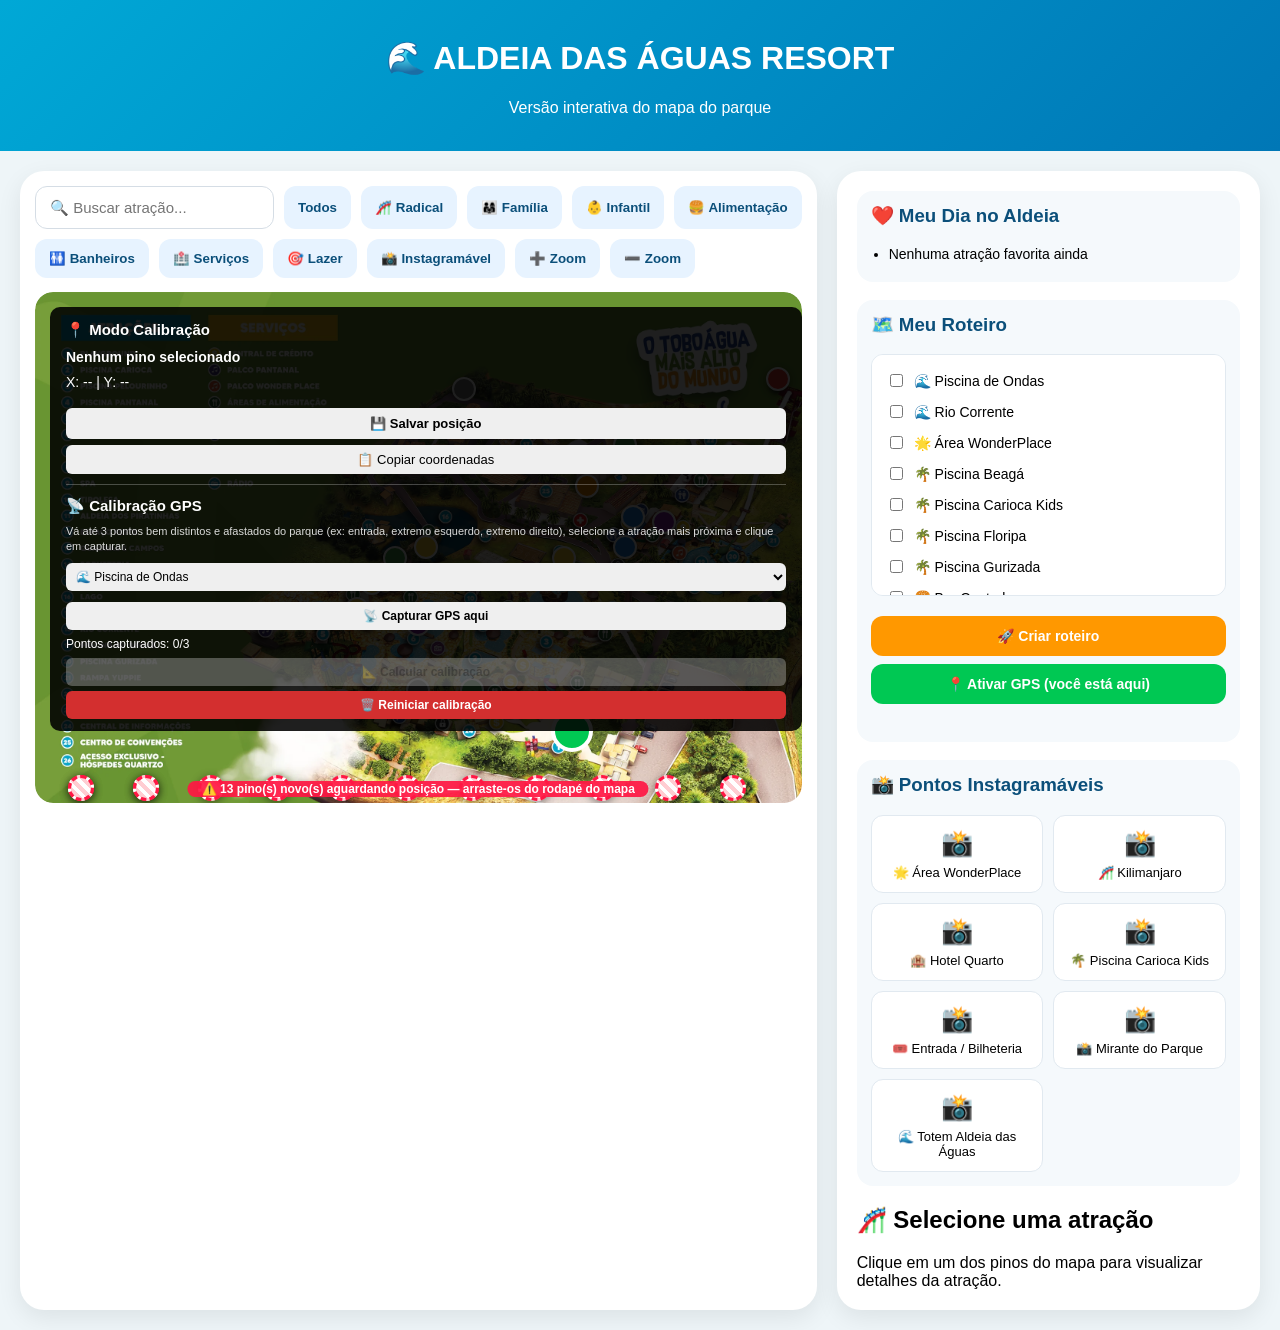
==== index.html @ bf229223 "Add files via upload" ====
<!DOCTYPE html>
<html lang="pt-BR">
<head>
  <meta charset="UTF-8">
  <meta name="viewport" content="width=device-width, initial-scale=1.0">
  <title>Aldeia Guide - Next Level</title>

  <link rel="stylesheet" href="style.css">

</head>
<body>

  <header>
    <h1>🌊 ALDEIA DAS ÁGUAS RESORT</h1>
    <p>Versão interativa do mapa do parque</p>
  </header>

  <div class="container">

    <div class="mapa-area">

      <div class="toolbar">
        <input type="text" id="busca" placeholder="🔍 Buscar atração...">

        <button onclick="filtrar('todos')">Todos</button>
        <button onclick="filtrar('radical')">🎢 Radical</button>
        <button onclick="filtrar('familia')">👨‍👩‍👧 Família</button>
        <button onclick="filtrar('infantil')">👶 Infantil</button>
        <button onclick="filtrar('alimentacao')">🍔 Alimentação</button>
        <button onclick="filtrar('banheiro')">🚻 Banheiros</button>
        <button onclick="filtrar('servico')">🏥 Serviços</button>
        <button onclick="filtrar('lazer')">🎯 Lazer</button>
        <button onclick="filtrar('instagram')">📸 Instagramável</button>

        <button onclick="zoomIn()">➕ Zoom</button>
        <button onclick="zoomOut()">➖ Zoom</button>
      </div>

      <div class="mapa-wrapper" id="mapaWrapper">

        <div class="mapa-canvas" id="mapaCanvas">

          <picture>
            <source srcset="./mapa.webp" type="image/webp">
            <img src="./mapa.png" alt="Mapa do Aldeia das Águas">
          </picture>

          <!-- MODO CALIBRAÇÃO (deixe visível durante o ajuste dos pinos; -->
          <!-- oculte com display:none no CSS quando terminar de calibrar) -->
          <div id="calibracao">
            <strong>📍 Modo Calibração</strong>

            <div id="atracaoSelecionada">
              Nenhum pino selecionado
            </div>

            <div id="coordenadas">
              X: -- | Y: --
            </div>

            <button id="salvarCoordenadas">
              💾 Salvar posição
            </button>

            <button id="copiarCoordenadas">
              📋 Copiar coordenadas
            </button>

            <hr>

            <strong>📡 Calibração GPS</strong>
            <p class="calib-gps-ajuda">
              Vá até 3 pontos bem distintos e afastados do parque (ex: entrada,
              extremo esquerdo, extremo direito), selecione a atração mais
              próxima e clique em capturar.
            </p>

            <select id="selectAtracaoGps"></select>

            <button id="capturarGps">
              📡 Capturar GPS aqui
            </button>

            <div id="statusCalibracaoGps">Pontos capturados: 0/3</div>

            <button id="calcularCalibracaoGps" disabled>
              📐 Calcular calibração
            </button>

            <button id="resetarCalibracaoGps">
              🗑️ Reiniciar calibração
            </button>
          </div>

          <!-- VOCÊ ESTÁ AQUI -->
          <div class="voce-aqui" id="voceAqui" style="top:86%; left:70%;"></div>

          <!-- CAMADA DA ROTA (viewBox 0 0 100 100 = mesma escala % dos pinos) -->
          <svg class="rota-svg" id="rotaSvg" viewBox="0 0 100 100" preserveAspectRatio="none">
          </svg>

          <!-- Todos os pinos agora nascem dinamicamente a partir de atracoes.json (ver script.js) -->

        </div>
      </div>

    </div>

    <div class="painel">
      <div class="favoritos-box">
        <h3>❤️ Meu Dia no Aldeia</h3>
        <ul id="listaFavoritos">
          <li>Nenhuma atração favorita ainda</li>
        </ul>
      </div>

      <div class="roteiro-box">
        <h3>🗺️ Meu Roteiro</h3>

        <div id="listaRoteiroAtracoes" class="lista-checkbox">
          <!-- checkboxes gerados via JS a partir de atracoes.json -->
        </div>

        <button id="btnCriarRoteiro" class="btn-roteiro">
          🚀 Criar roteiro
        </button>

        <button id="btnAtivarGps" class="btn-gps">
          📍 Ativar GPS (você está aqui)
        </button>

        <div id="statusGps" class="status-gps"></div>

        <div id="passosRoteiro"></div>
      </div>

      <div class="instagram-box">
        <h3>📸 Pontos Instagramáveis</h3>
        <div id="galeriaInstagram" class="galeria-instagram">
          <!-- gerado via JS a partir de atracoes.json -->
        </div>
      </div>

      <h2 id="titulo">🎢 Selecione uma atração</h2>

      <div id="conteudo">
        Clique em um dos pinos do mapa para visualizar detalhes da atração.
      </div>

      <div id="status"></div>

    </div>

  </div>

  <!-- MODAL: compositor de foto + moldura -->
  <div id="modalMoldura" class="modal-moldura oculto">
    <div class="modal-conteudo">
      <button id="fecharModalMoldura" class="fechar-modal">✕</button>
      <h3 id="modalMolduraTitulo">📸 Ponto Instagramável</h3>

      <div class="canvas-wrapper">
        <canvas id="canvasMoldura"></canvas>
      </div>

      <p class="modal-ajuda" id="modalAjuda">
        Escolha ou tire uma foto para encaixar na moldura:
      </p>

      <input type="file" id="inputFotoMoldura" accept="image/*" capture="environment">

      <div class="modal-botoes">
        <button id="btnBaixarFotoMoldura" disabled>⬇️ Baixar foto com moldura</button>
        <button id="btnBaixarSoMoldura">⬇️ Baixar só a moldura (PNG)</button>
      </div>
    </div>
  </div>

  <script src="./script.js"></script>

</body>
</html>
---- style.css ----
body{
  margin:0;
  font-family:Arial,sans-serif;
  background:#eef5f8;
}

header{
  background:linear-gradient(135deg,#00a8d6,#0077b6);
  color:white;
  padding:18px;
  text-align:center;
}

.container{
  display:flex;
  flex-wrap:wrap;
  gap:20px;
  padding:20px;
}

.mapa-area{
  flex:2;
  min-width:320px;
  background:white;
  border-radius:24px;
  padding:15px;
  box-shadow:0 8px 24px rgba(0,0,0,.08);
  overflow:hidden;
}

.toolbar{
  display:flex;
  flex-wrap:wrap;
  gap:10px;
  margin-bottom:14px;
}

.toolbar input{
  flex:1;
  min-width:180px;
  padding:12px 14px;
  border-radius:12px;
  border:1px solid #d5dde5;
  font-size:15px;
}

.toolbar button{
  border:none;
  border-radius:12px;
  padding:12px 14px;
  cursor:pointer;
  font-weight:bold;
  background:#e7f3ff;
  color:#0b4f7a;
}

.mapa-wrapper{
  position:relative;
  width:100%;
  border-radius:18px;
  overflow:auto;
  background:transparent;
  max-height:80vh;
  line-height:0;
}

.mapa-canvas{
  position:relative;
  width:100%;
  line-height:0; /* remove espaço fantasma abaixo da imagem */
  transform-origin:0 0;
}

.mapa-canvas img{
  width:100%;
  height:auto;
  display:block;
  border-radius:18px;
  position:relative;
  z-index:1;
}

.pin{
  position:absolute;
  width:20px;
  height:20px;
  border-radius:50%;
  cursor:pointer;
  border:2px solid #ffffff;
  box-shadow:0 2px 8px rgba(0,0,0,.45);
  transform:translate(-50%,-50%);
  animation:pulse 2s infinite;
  z-index:99999;
  pointer-events:all;
  background:#1e88e5; /* cor padrão; sobrescrita por categoria abaixo */
}

/* cores por categoria (aplicadas via classe adicionada no JS) */
.pin.radical{background:#e53935;}
.pin.familia{background:#1e88e5;}
.pin.infantil{background:#8e24aa;}
.pin.alimentacao{background:#fb8c00;}
.pin.banheiro{background:#43a047;}
.pin.servico{background:#757575;}
.pin.lazer{background:#fdd835;}

.lista-parque{
  margin-top:24px;
  background:#f5f9fc;
  border-radius:16px;
  padding:16px;
}

.lista-parque h3{
  margin-top:0;
  color:#0b4f7a;
}

.lista-parque h4{
  margin-bottom:8px;
  color:#0077b6;
}

.lista-parque ul{
  list-style:none;
  padding-left:0;
  margin-top:0;
}

.lista-parque li{
  padding:8px 10px;
  border-radius:10px;
  cursor:pointer;
  transition:.2s;
}

.lista-parque li:hover{
  background:#e3f2fd;
}

.wonderplace-pin{
  position:absolute;
  width:32px;
  height:32px;
  border-radius:50%;
  background:linear-gradient(135deg,#8e24aa,#d81b60);
  border:3px solid white;
  box-shadow:0 0 12px rgba(142,36,170,.7);
  transform:translate(-50%,-50%);
  z-index:99999;
}

.wonderplace-pin::after{
  content:"W";
  color:white;
  font-weight:bold;
  font-size:14px;
  position:absolute;
  top:50%;
  left:50%;
  transform:translate(-50%,-50%);
}

/* =========================
   PAINEL
========================= */

.painel{
  flex:1;
  min-width:280px;
  background:white;
  border-radius:24px;
  padding:20px;
  box-shadow:0 8px 24px rgba(0,0,0,.08);
}

.status{
  display:inline-block;
  padding:8px 14px;
  border-radius:999px;
  background:#e8f5e9;
  color:#2e7d32;
  font-weight:bold;
  margin-top:12px;
}

/* =========================
   CARD DE INFOS (espera, zona, adrenalina, infantil)
========================= */

.info-grid{
  display:grid;
  grid-template-columns:1fr 1fr;
  gap:10px;
  margin-top:14px;
}

.info-card{
  background:#f5f9fc;
  border-radius:12px;
  padding:10px 12px;
  font-size:14px;
}

.foto-atracao{
  width:100%;
  border-radius:16px;
  margin-top:12px;
  display:block;
}

/* =========================
   FAVORITOS
========================= */

.favoritos-box{
  background:#f5f9fc;
  border-radius:16px;
  padding:14px;
  margin-bottom:18px;
}

.favoritos-box h3{
  margin-top:0;
  color:#0b4f7a;
}

.favoritos-box ul{
  padding-left:18px;
  margin:0;
}

.favoritos-box li{
  margin-bottom:6px;
  font-size:14px;
}

.btn-favorito{
  background:#ff4081;
  color:white;
  border:none;
  border-radius:12px;
  padding:12px 16px;
  cursor:pointer;
  font-weight:bold;
  margin-top:16px;
  width:100%;
}

.btn-favorito:hover{
  background:#e91e63;
}

.btn-favorito.btn-instagram{
  background:linear-gradient(135deg,#833ab4,#fd1d1d,#fcb045);
  margin-top:8px;
}

.btn-favorito.btn-instagram:hover{
  filter:brightness(1.08);
}

/* =========================
   VOCÊ ESTÁ AQUI
========================= */

.voce-aqui{
  position:absolute;
  width:34px;
  height:34px;
  border-radius:50%;
  background:#00c853;
  border:4px solid white;
  z-index:100000;
  transform:translate(-50%,-50%);
  animation:vocePulse 1.5s infinite;
}

@keyframes vocePulse{
  0%{transform:translate(-50%,-50%) scale(1);opacity:1;}
  50%{transform:translate(-50%,-50%) scale(1.2);opacity:.7;}
  100%{transform:translate(-50%,-50%) scale(1);opacity:1;}
}

/* =========================
   ANIMAÇÃO DOS PINOS
========================= */

@keyframes pulse{
  0%{box-shadow:0 0 0 0 rgba(0,0,0,.35);}
  70%{box-shadow:0 0 0 12px rgba(0,0,0,0);}
  100%{box-shadow:0 0 0 0 rgba(0,0,0,0);}
}

.rota-svg{
  position:absolute;
  top:0;
  left:0;
  width:100%;
  height:100%;
  pointer-events:none;
  z-index:10;
}

.rota-path{
  stroke:#ff9800;
  stroke-width:6;
  fill:none;
  stroke-linecap:round;
  stroke-linejoin:round;
}

#calibracao {
  position: absolute;
  top: 15px;
  left: 15px;
  z-index: 100001;
  background: rgba(0, 0, 0, 0.88);
  color: white;
  padding: 12px 16px;
  border-radius: 10px;
  font-family: Arial, sans-serif;
  font-size: 14px;
  line-height: 1.4;
  min-width: 190px;
  pointer-events: auto;
}

#calibracao strong {
  display: block;
  margin-bottom: 8px;
  font-size: 15px;
}

#atracaoSelecionada {
  margin-bottom: 6px;
  font-weight: bold;
}

#coordenadas {
  font-size: 14px;
  margin-bottom: 10px;
}

#copiarCoordenadas {
  border: none;
  border-radius: 6px;
  padding: 7px 10px;
  cursor: pointer;
  font-size: 13px;
  width: 100%;
  margin-top: 6px;
}

#salvarCoordenadas {
  width: 100%;
  border: none;
  border-radius: 6px;
  padding: 8px;
  margin-top: 5px;
  cursor: pointer;
  font-size: 13px;
  font-weight: bold;
}

/* =========================
   ROTA NO MAPA (SVG)
========================= */

.rota-path{
  vector-effect: non-scaling-stroke; /* mantém a espessura da linha mesmo com o viewBox esticado */
}

.rota-ponto{
  vector-effect: non-scaling-stroke;
}

.rota-numero{
  font-size: 5px;
  font-weight: bold;
  fill: white;
  text-anchor: middle;
  dominant-baseline: central;
}

/* =========================
   ROTEIRO / GPS (painel lateral)
========================= */

.roteiro-box{
  background:#f5f9fc;
  border-radius:16px;
  padding:14px;
  margin-bottom:18px;
}

.roteiro-box h3{
  margin-top:0;
  color:#0b4f7a;
}

.lista-checkbox{
  max-height:220px;
  overflow-y:auto;
  background:white;
  border-radius:12px;
  padding:10px 12px;
  margin-bottom:12px;
  border:1px solid #e1e9f0;
}

.lista-checkbox label{
  display:flex;
  align-items:center;
  gap:8px;
  padding:6px 2px;
  font-size:14px;
  cursor:pointer;
}

.lista-checkbox label:hover{
  background:#f0f7fc;
  border-radius:8px;
}

.btn-roteiro, .btn-gps{
  width:100%;
  border:none;
  border-radius:12px;
  padding:12px 14px;
  cursor:pointer;
  font-weight:bold;
  margin-top:8px;
  font-size:14px;
}

.btn-roteiro{
  background:#ff9800;
  color:white;
}

.btn-roteiro:hover{
  background:#f57c00;
}

.btn-gps{
  background:#00c853;
  color:white;
}

.btn-gps.ativo{
  background:#d32f2f;
}

.btn-gps:hover{
  filter:brightness(0.95);
}

.status-gps{
  font-size:13px;
  margin-top:8px;
  color:#555;
  min-height:16px;
}

.passo-roteiro{
  display:flex;
  align-items:center;
  gap:10px;
  padding:10px;
  border-radius:12px;
  background:white;
  margin-top:8px;
  border:1px solid #e1e9f0;
  font-size:14px;
}

.passo-roteiro.atual{
  border-color:#ff9800;
  background:#fff8ee;
  font-weight:bold;
}

.passo-roteiro.concluido{
  opacity:.5;
  text-decoration:line-through;
}

.passo-numero{
  width:26px;
  height:26px;
  min-width:26px;
  border-radius:50%;
  background:#0077b6;
  color:white;
  display:flex;
  align-items:center;
  justify-content:center;
  font-weight:bold;
  font-size:13px;
}

.passo-roteiro.concluido .passo-numero{
  background:#43a047;
}

/* =========================
   SUB-PAINEL DE CALIBRAÇÃO GPS
========================= */

#calibracao hr{
  border:none;
  border-top:1px solid rgba(255,255,255,.25);
  margin:10px 0;
}

.calib-gps-ajuda{
  font-size:11px;
  opacity:.85;
  margin:4px 0 8px;
}

#selectAtracaoGps{
  width:100%;
  padding:6px;
  border-radius:6px;
  border:none;
  margin-bottom:6px;
  font-size:12px;
}

#capturarGps, #calcularCalibracaoGps, #resetarCalibracaoGps{
  width:100%;
  border:none;
  border-radius:6px;
  padding:7px;
  margin-top:5px;
  cursor:pointer;
  font-size:12px;
  font-weight:bold;
}

#resetarCalibracaoGps{
  background:#d32f2f;
  color:white;
}

#statusCalibracaoGps{
  font-size:12px;
  margin-top:6px;
}

/* =========================
   PINOS NOVOS (aguardando calibração)
========================= */

.pin.pin-novo{
  border: 3px dashed #ff1744;
  background: repeating-linear-gradient(
    45deg,
    #ffffff,
    #ffffff 4px,
    #ffcdd2 4px,
    #ffcdd2 8px
  );
  animation: pulseNovo 1.2s infinite;
  z-index: 100002;
}

@keyframes pulseNovo{
  0%{box-shadow:0 0 0 0 rgba(255,23,68,.6);}
  70%{box-shadow:0 0 0 10px rgba(255,23,68,0);}
  100%{box-shadow:0 0 0 0 rgba(255,23,68,0);}
}

.aviso-pinos-novos{
  position:absolute;
  bottom:6px;
  left:50%;
  transform:translateX(-50%);
  background:rgba(255,23,68,.92);
  color:white;
  padding:8px 14px;
  border-radius:999px;
  font-size:12px;
  font-weight:bold;
  z-index:100003;
  white-space:nowrap;
}

/* =========================
   GALERIA DE PONTOS INSTAGRAMÁVEIS
========================= */

.instagram-box{
  background:#f5f9fc;
  border-radius:16px;
  padding:14px;
  margin-bottom:18px;
}

.instagram-box h3{
  margin-top:0;
  color:#0b4f7a;
}

.galeria-instagram{
  display:grid;
  grid-template-columns:1fr 1fr;
  gap:10px;
}

.item-instagram{
  background:white;
  border-radius:12px;
  padding:12px 10px;
  text-align:center;
  cursor:pointer;
  border:1px solid #e1e9f0;
  font-size:13px;
  transition:.15s;
}

.item-instagram:hover{
  border-color:#ff9800;
  transform:translateY(-2px);
}

.item-instagram .emoji-instagram{
  font-size:26px;
  display:block;
  margin-bottom:6px;
}

/* =========================
   MODAL COMPOSITOR DE FOTO + MOLDURA
========================= */

.modal-moldura{
  position:fixed;
  inset:0;
  background:rgba(0,0,0,.75);
  display:flex;
  align-items:center;
  justify-content:center;
  z-index:999999;
  padding:16px;
}

.modal-moldura.oculto{
  display:none;
}

.modal-conteudo{
  background:white;
  border-radius:20px;
  padding:20px;
  max-width:420px;
  width:100%;
  max-height:92vh;
  overflow-y:auto;
  position:relative;
}

.fechar-modal{
  position:absolute;
  top:14px;
  right:14px;
  border:none;
  background:#eee;
  width:32px;
  height:32px;
  border-radius:50%;
  cursor:pointer;
  font-size:16px;
}

.canvas-wrapper{
  width:100%;
  background:#222;
  border-radius:12px;
  overflow:hidden;
  margin:12px 0;
  display:flex;
  align-items:center;
  justify-content:center;
}

#canvasMoldura{
  width:100%;
  height:auto;
  display:block;
}

.modal-ajuda{
  font-size:13px;
  color:#555;
  margin:8px 0;
}

#inputFotoMoldura{
  width:100%;
  margin-bottom:10px;
}

.modal-botoes{
  display:flex;
  flex-direction:column;
  gap:8px;
}

.modal-botoes button{
  border:none;
  border-radius:12px;
  padding:12px;
  font-weight:bold;
  cursor:pointer;
  background:#0077b6;
  color:white;
}

.modal-botoes button:disabled{
  background:#ccc;
  cursor:not-allowed;
}

#btnBaixarSoMoldura{
  background:#455a64;
}

/* =========================
   AVALIAÇÕES (ESTRELAS + COMENTÁRIOS)
========================= */

.avaliacoes-box{
  background:#f5f9fc;
  border-radius:16px;
  padding:16px;
  margin-top:18px;
}

.avaliacoes-box h4{
  margin-top:0;
  margin-bottom:10px;
  color:#0b4f7a;
}

.carregando-avaliacoes{
  font-size:13px;
  color:#888;
}

.aviso-avaliacoes-config{
  background:#fff3cd;
  color:#7a5c00;
  padding:8px 10px;
  border-radius:8px;
  font-size:12px;
  margin-bottom:10px;
}

/* média com estrelas empilhadas (fundo cinza + camada dourada por cima, cortada por width%) */
.media-avaliacao{
  display:flex;
  align-items:center;
  gap:10px;
  margin-bottom:16px;
}

.estrelas-media{
  position:relative;
  font-size:22px;
  line-height:1;
  white-space:nowrap;
}

.estrelas-fundo{
  color:#dcdfe3;
}

.estrelas-preenchidas{
  position:absolute;
  top:0;
  left:0;
  overflow:hidden;
  color:#ffb400;
  white-space:nowrap;
}

.media-avaliacao span{
  font-size:13px;
  color:#555;
}

/* formulário de avaliação */
.form-avaliacao{
  background:white;
  border-radius:12px;
  padding:12px;
  margin-bottom:14px;
  border:1px solid #e1e9f0;
}

.form-avaliacao p{
  margin:0 0 8px;
  font-size:13px;
  font-weight:bold;
  color:#333;
}

.estrelas-input{
  font-size:30px;
  line-height:1;
  margin-bottom:10px;
}

.estrela-clicavel{
  color:#dcdfe3;
  cursor:pointer;
  transition:.1s;
  padding-right:2px;
}

.estrela-clicavel:hover,
.estrela-clicavel.selecionada{
  color:#ffb400;
}

.input-nome-avaliacao,
.input-comentario-avaliacao{
  width:100%;
  box-sizing:border-box;
  border:1px solid #d5dde5;
  border-radius:8px;
  padding:8px 10px;
  font-size:13px;
  margin-bottom:8px;
  font-family:inherit;
}

.input-comentario-avaliacao{
  min-height:60px;
  resize:vertical;
}

.btn-enviar-avaliacao{
  width:100%;
  border:none;
  border-radius:10px;
  padding:10px;
  background:#0077b6;
  color:white;
  font-weight:bold;
  cursor:pointer;
}

.btn-enviar-avaliacao:hover{
  background:#005f8f;
}

.status-envio-avaliacao{
  font-size:12px;
  margin-top:6px;
  color:#555;
  min-height:14px;
}

/* lista de comentários */
.lista-comentarios{
  display:flex;
  flex-direction:column;
  gap:8px;
}

.sem-comentarios{
  font-size:13px;
  color:#888;
  font-style:italic;
}

.comentario-item{
  background:white;
  border-radius:10px;
  padding:10px 12px;
  border:1px solid #e1e9f0;
}

.comentario-cabecalho{
  display:flex;
  justify-content:space-between;
  align-items:center;
  margin-bottom:4px;
}

.comentario-cabecalho strong{
  font-size:13px;
  color:#0b4f7a;
}

.comentario-estrelas{
  color:#ffb400;
  font-size:13px;
}

.comentario-item p{
  margin:0;
  font-size:13px;
  color:#444;
  line-height:1.4;
}

/* =========================
   RESPONSIVO (celular)
========================= */

@media (max-width: 720px){
  .container{
    flex-direction:column;
    padding:12px;
  }
  .toolbar button{
    padding:10px 12px;
    font-size:13px;
  }
  #calibracao{
    font-size:12px;
    min-width:150px;
  }
}
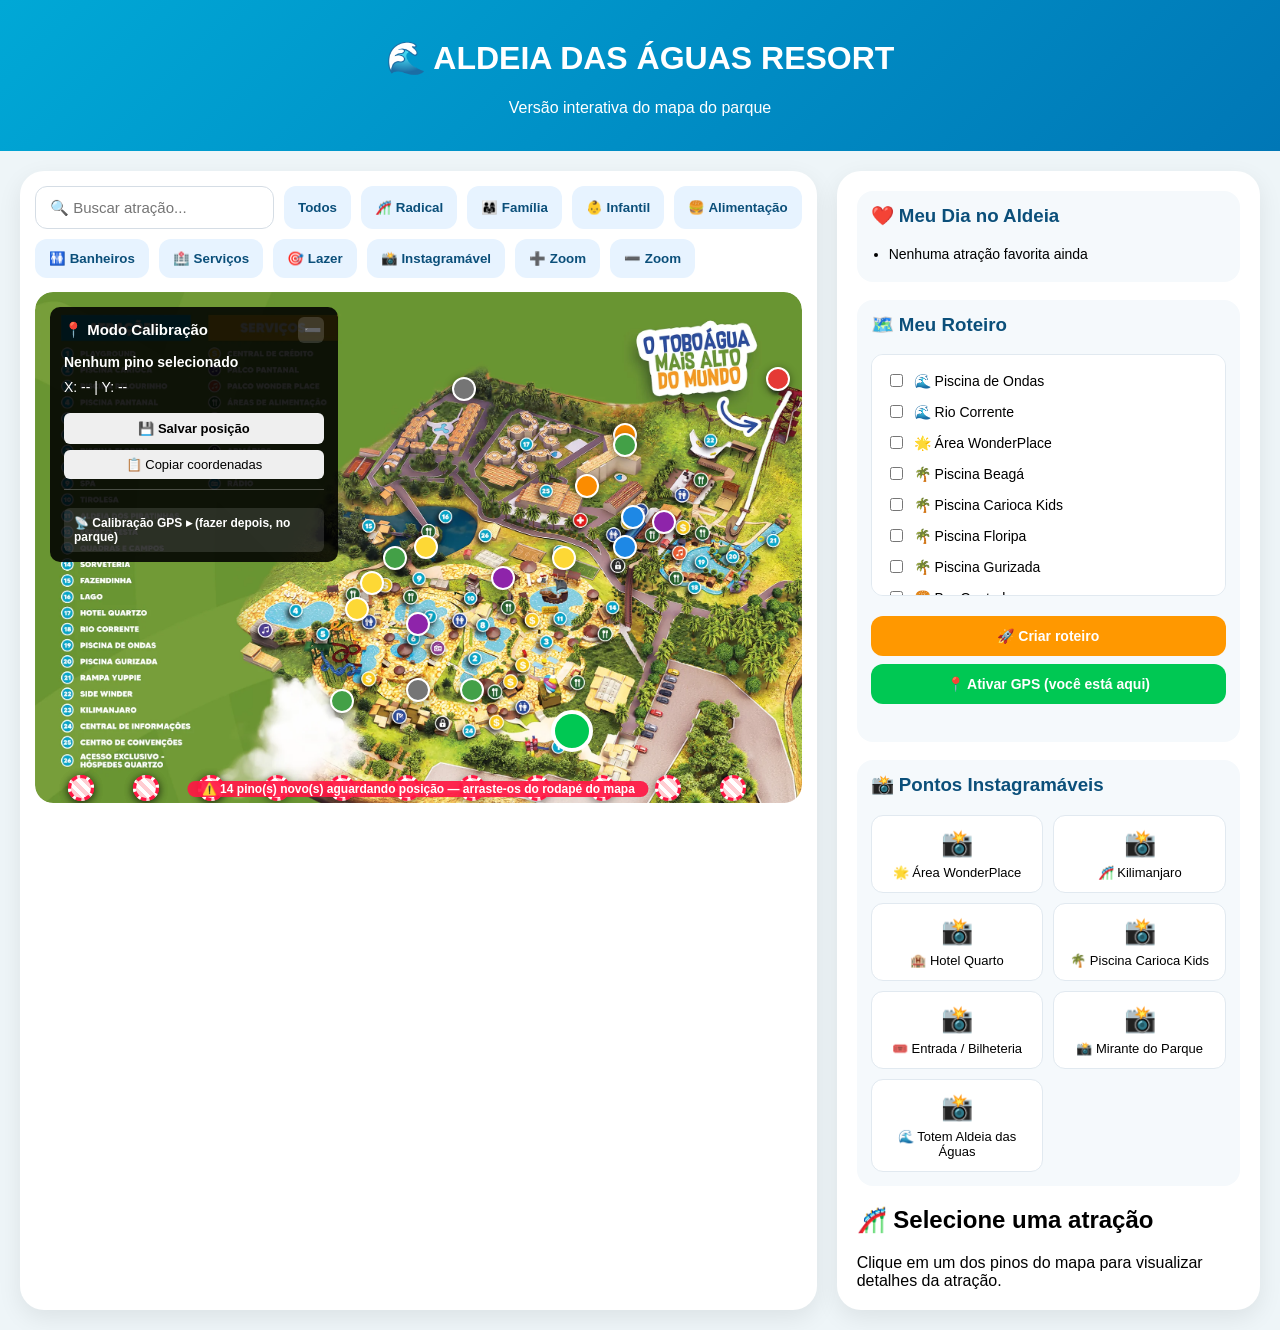
==== commit dd76702d: "Add files via upload" ====
--- a/index.html
+++ b/index.html
@@ -45,51 +45,64 @@
             <img src="./mapa.png" alt="Mapa do Aldeia das Águas">
           </picture>
 
-          <!-- MODO CALIBRAÇÃO (deixe visível durante o ajuste dos pinos; -->
-          <!-- oculte com display:none no CSS quando terminar de calibrar) -->
+          <!-- MODO CALIBRAÇÃO -->
           <div id="calibracao">
-            <strong>📍 Modo Calibração</strong>
-
-            <div id="atracaoSelecionada">
-              Nenhum pino selecionado
+            <div class="calibracao-cabecalho">
+              <strong>📍 Modo Calibração</strong>
+              <button id="minimizarCalibracao" class="btn-minimizar" title="Minimizar / expandir">➖</button>
             </div>
 
-            <div id="coordenadas">
-              X: -- | Y: --
+            <div id="calibracaoCorpo">
+
+              <div id="atracaoSelecionada">
+                Nenhum pino selecionado
+              </div>
+
+              <div id="coordenadas">
+                X: -- | Y: --
+              </div>
+
+              <button id="salvarCoordenadas">
+                💾 Salvar posição
+              </button>
+
+              <button id="copiarCoordenadas">
+                📋 Copiar coordenadas
+              </button>
+
+              <hr>
+
+              <button id="toggleGps" class="btn-toggle-gps">
+                📡 Calibração GPS ▸ (fazer depois, no parque)
+              </button>
+
+              <div id="gpsConteudo" class="oculto">
+                <p class="calib-gps-ajuda">
+                  Recomendado: use os 3 pontos com ⭐ no menu abaixo
+                  (Entrada/Bilheteria, Kilimanjaro e Tobogã Brazuca) — são
+                  extremidades bem afastadas do parque, o que deixa a
+                  calibração mais precisa. Eles precisam estar com a posição
+                  já calibrada no mapa antes (senão aparecem desabilitados).
+                </p>
+
+                <select id="selectAtracaoGps"></select>
+
+                <button id="capturarGps">
+                  📡 Capturar GPS aqui
+                </button>
+
+                <div id="statusCalibracaoGps">Pontos capturados: 0/3</div>
+
+                <button id="calcularCalibracaoGps" disabled>
+                  📐 Calcular calibração
+                </button>
+
+                <button id="resetarCalibracaoGps">
+                  🗑️ Reiniciar calibração
+                </button>
+              </div>
+
             </div>
-
-            <button id="salvarCoordenadas">
-              💾 Salvar posição
-            </button>
-
-            <button id="copiarCoordenadas">
-              📋 Copiar coordenadas
-            </button>
-
-            <hr>
-
-            <strong>📡 Calibração GPS</strong>
-            <p class="calib-gps-ajuda">
-              Vá até 3 pontos bem distintos e afastados do parque (ex: entrada,
-              extremo esquerdo, extremo direito), selecione a atração mais
-              próxima e clique em capturar.
-            </p>
-
-            <select id="selectAtracaoGps"></select>
-
-            <button id="capturarGps">
-              📡 Capturar GPS aqui
-            </button>
-
-            <div id="statusCalibracaoGps">Pontos capturados: 0/3</div>
-
-            <button id="calcularCalibracaoGps" disabled>
-              📐 Calcular calibração
-            </button>
-
-            <button id="resetarCalibracaoGps">
-              🗑️ Reiniciar calibração
-            </button>
           </div>
 
           <!-- VOCÊ ESTÁ AQUI -->
--- a/style.css
+++ b/style.css
@@ -317,18 +317,80 @@
   z-index: 100001;
   background: rgba(0, 0, 0, 0.88);
   color: white;
-  padding: 12px 16px;
+  padding: 10px 14px;
   border-radius: 10px;
   font-family: Arial, sans-serif;
   font-size: 14px;
   line-height: 1.4;
   min-width: 190px;
+  max-width: 260px;
   pointer-events: auto;
+}
+
+.calibracao-cabecalho{
+  display:flex;
+  align-items:center;
+  justify-content:space-between;
+  gap:10px;
+}
+
+.calibracao-cabecalho strong{
+  font-size: 15px;
+}
+
+.btn-minimizar{
+  border:none;
+  background:rgba(255,255,255,.15);
+  color:white;
+  width:26px;
+  height:26px;
+  min-width:26px;
+  border-radius:6px;
+  cursor:pointer;
+  font-size:14px;
+  line-height:1;
+}
+
+.btn-minimizar:hover{
+  background:rgba(255,255,255,.28);
+}
+
+#calibracaoCorpo{
+  margin-top:10px;
+}
+
+#calibracaoCorpo.colapsado{
+  display:none;
+}
+
+.btn-toggle-gps{
+  width:100%;
+  text-align:left;
+  border:none;
+  border-radius:6px;
+  padding:8px 10px;
+  margin-top:8px;
+  cursor:pointer;
+  font-size:12px;
+  font-weight:bold;
+  background:rgba(255,255,255,.12);
+  color:white;
+}
+
+.btn-toggle-gps:hover{
+  background:rgba(255,255,255,.22);
+}
+
+#gpsConteudo{
+  margin-top:8px;
+}
+
+#gpsConteudo.oculto{
+  display:none;
 }
 
 #calibracao strong {
   display: block;
-  margin-bottom: 8px;
   font-size: 15px;
 }
 
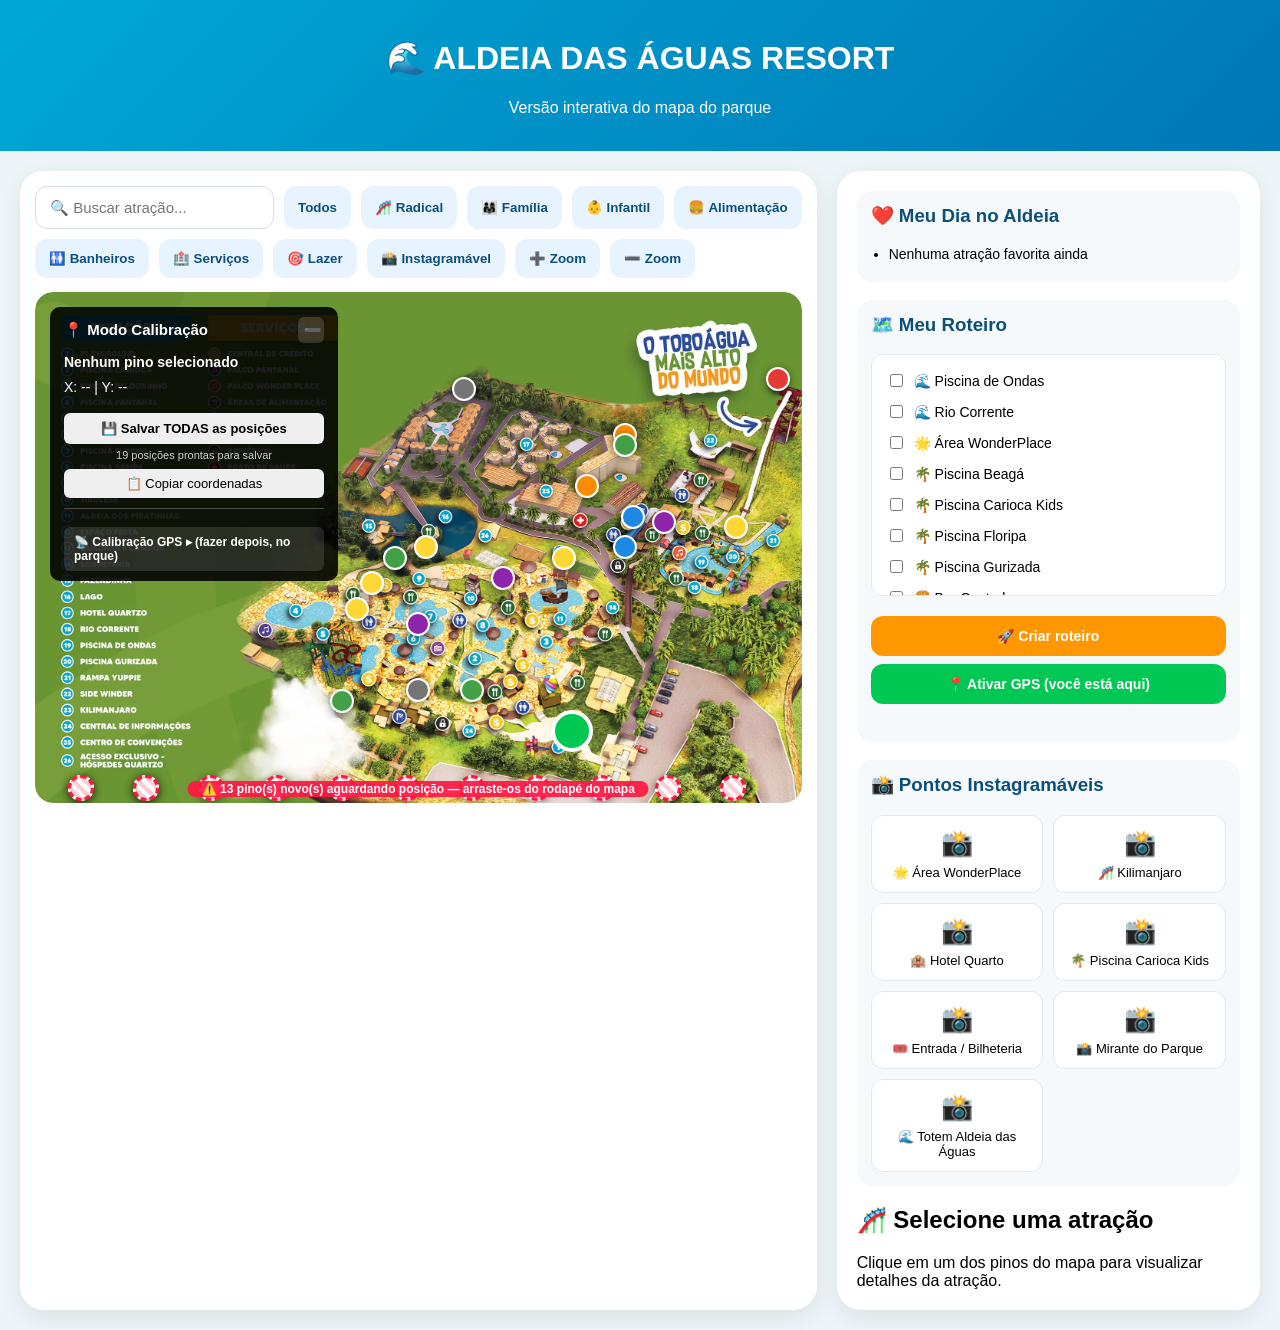
==== commit 26e73d18: "Add files via upload" ====
--- a/index.html
+++ b/index.html
@@ -63,8 +63,10 @@
               </div>
 
               <button id="salvarCoordenadas">
-                💾 Salvar posição
+                💾 Salvar TODAS as posições
               </button>
+
+              <div id="contadorPendentes" class="contador-pendentes">0 posições prontas para salvar</div>
 
               <button id="copiarCoordenadas">
                 📋 Copiar coordenadas
--- a/style.css
+++ b/style.css
@@ -425,6 +425,13 @@
   font-weight: bold;
 }
 
+.contador-pendentes{
+  font-size: 11px;
+  opacity: .8;
+  margin-top: 4px;
+  text-align: center;
+}
+
 /* =========================
    ROTA NO MAPA (SVG)
 ========================= */
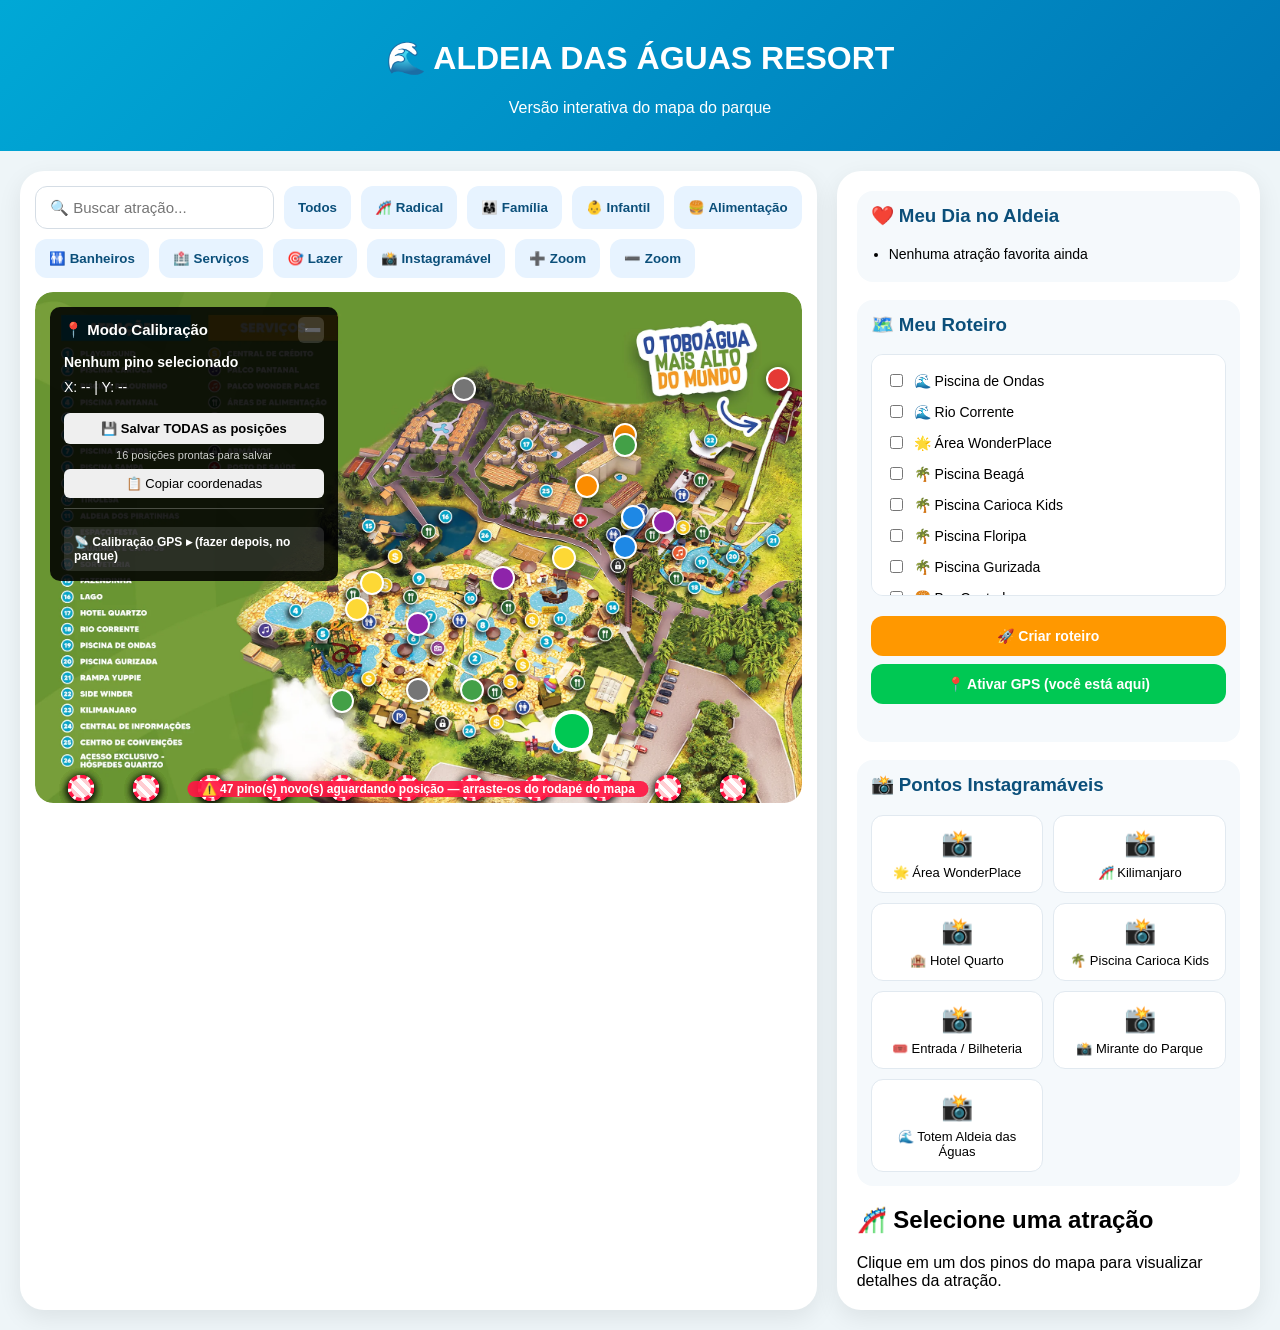
==== commit 1c0e0eed: "Add files via upload" ====
--- a/index.html
+++ b/index.html
@@ -2,10 +2,22 @@
 <html lang="pt-BR">
 <head>
   <meta charset="UTF-8">
+  <meta http-equiv="Cache-Control" content="no-cache, no-store, must-revalidate">
+  <meta http-equiv="Pragma" content="no-cache">
+  <meta http-equiv="Expires" content="0">
   <meta name="viewport" content="width=device-width, initial-scale=1.0">
   <title>Aldeia Guide - Next Level</title>
 
-  <link rel="stylesheet" href="style.css">
+  <script>
+    // carrega o CSS com "cache-busting" automático (timestamp sempre novo),
+    // pra nunca mais precisar dar Ctrl+F5 depois de trocar um arquivo
+    (function () {
+      var link = document.createElement('link');
+      link.rel = 'stylesheet';
+      link.href = './style.css?v=' + Date.now();
+      document.head.appendChild(link);
+    })();
+  </script>
 
 </head>
 <body>
@@ -174,24 +186,51 @@
       <button id="fecharModalMoldura" class="fechar-modal">✕</button>
       <h3 id="modalMolduraTitulo">📸 Ponto Instagramável</h3>
 
-      <div class="canvas-wrapper">
+      <!-- MODO CÂMERA AO VIVO: vídeo + moldura sobreposta em tempo real -->
+      <div class="camera-wrapper" id="cameraWrapper">
+        <video id="videoCamera" autoplay playsinline muted></video>
+        <img id="molduraOverlayCamera" class="moldura-overlay-camera" alt="">
+        <p class="camera-erro oculto" id="cameraErro">
+          Não consegui acessar a câmera. Verifique as permissões do
+          navegador, ou use a opção "Escolher da galeria" abaixo.
+        </p>
+      </div>
+
+      <!-- PREVIEW FINAL: canvas com a composição pronta (some até capturar/escolher) -->
+      <div class="canvas-wrapper oculto" id="canvasWrapper">
         <canvas id="canvasMoldura"></canvas>
       </div>
 
       <p class="modal-ajuda" id="modalAjuda">
-        Escolha ou tire uma foto para encaixar na moldura:
+        Enquadre e toque em "Capturar", ou escolha uma foto da galeria:
       </p>
 
-      <input type="file" id="inputFotoMoldura" accept="image/*" capture="environment">
+      <div class="modal-botoes-camera">
+        <button id="btnCapturarFoto" class="btn-capturar">📸 Capturar</button>
+        <button id="btnTrocarCamera" title="Trocar câmera">🔄</button>
+      </div>
+
+      <button id="btnEscolherGaleria" class="btn-galeria">🖼️ Escolher da galeria</button>
+      <input type="file" id="inputFotoMoldura" accept="image/*" class="oculto">
+
+      <button id="btnNovaFoto" class="btn-galeria oculto">↩️ Tirar/escolher outra foto</button>
 
       <div class="modal-botoes">
+        <button id="btnCompartilharFoto" class="btn-compartilhar oculto">📤 Compartilhar</button>
         <button id="btnBaixarFotoMoldura" disabled>⬇️ Baixar foto com moldura</button>
         <button id="btnBaixarSoMoldura">⬇️ Baixar só a moldura (PNG)</button>
       </div>
     </div>
   </div>
 
-  <script src="./script.js"></script>
+  <script>
+    // mesmo esquema do CSS: carrega o script.js sempre fresco, nunca em cache
+    (function () {
+      var script = document.createElement('script');
+      script.src = './script.js?v=' + Date.now();
+      document.body.appendChild(script);
+    })();
+  </script>
 
 </body>
 </html>
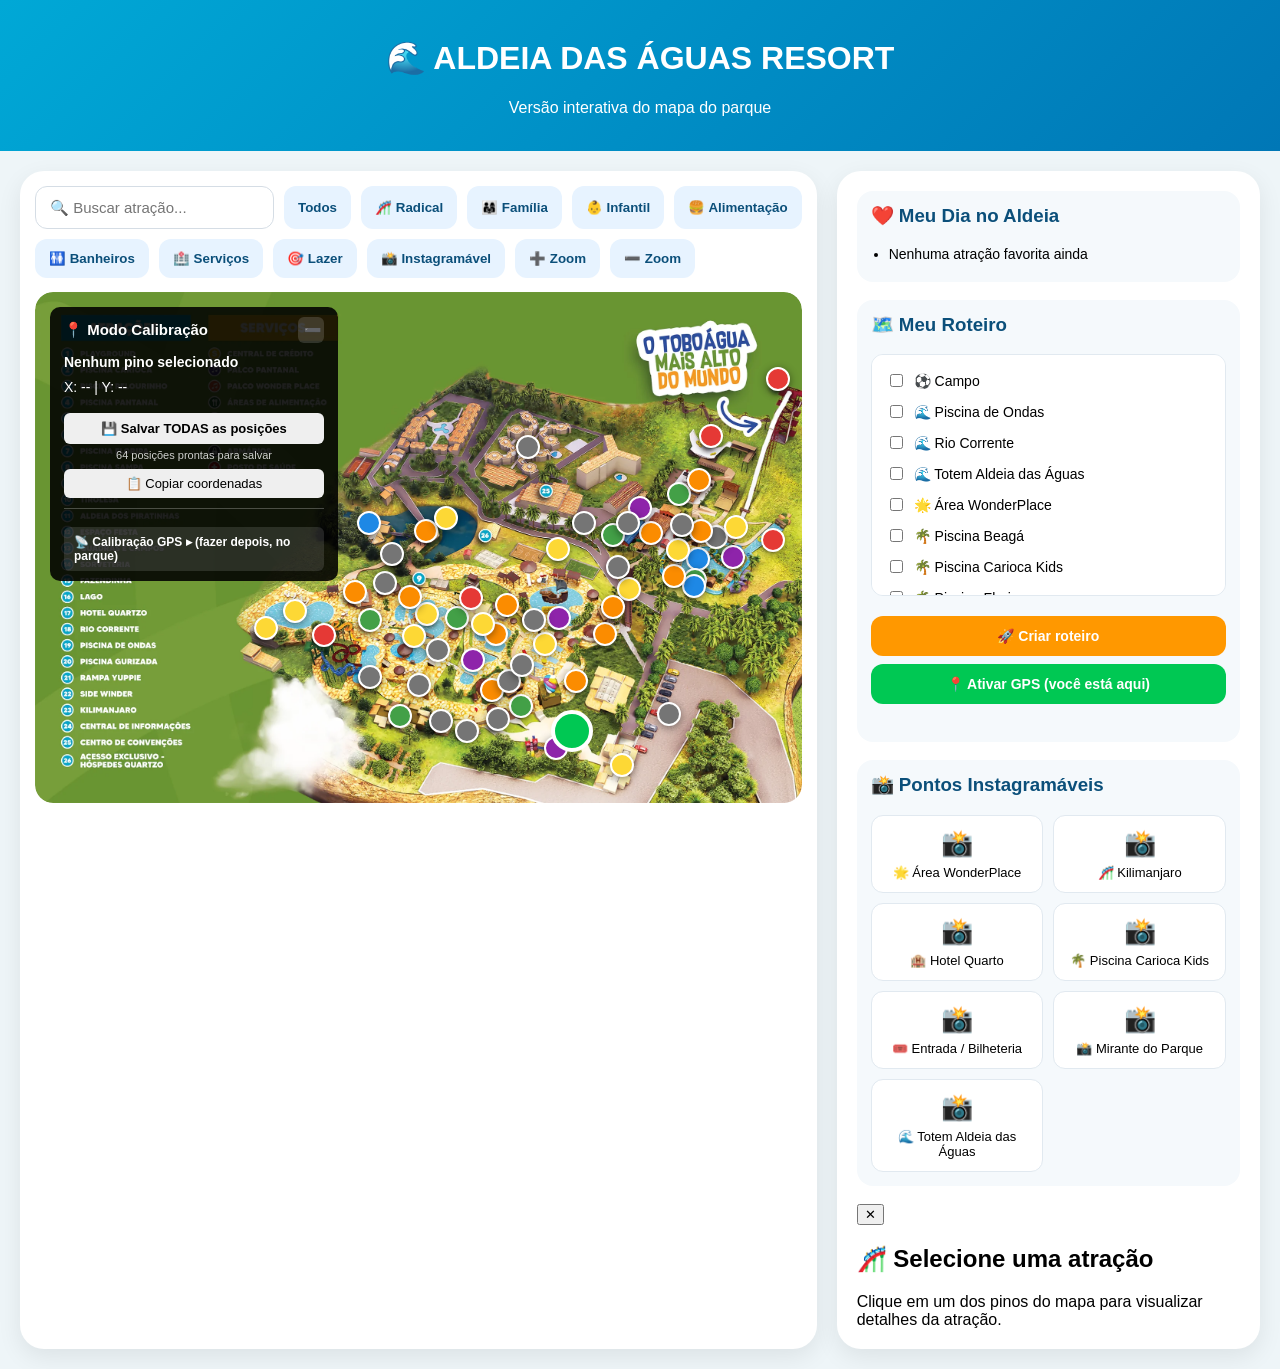
==== commit 6bfe7753: "Add files via upload" ====
--- a/index.html
+++ b/index.html
@@ -168,13 +168,18 @@
         </div>
       </div>
 
-      <h2 id="titulo">🎢 Selecione uma atração</h2>
-
-      <div id="conteudo">
-        Clique em um dos pinos do mapa para visualizar detalhes da atração.
-      </div>
-
-      <div id="status"></div>
+      <div class="ficha-atracao" id="fichaAtracao">
+        <div class="ficha-atracao-alca" id="fichaAtracaoAlca"></div>
+        <button class="ficha-atracao-fechar" id="fecharFicha" title="Fechar" aria-label="Fechar">✕</button>
+
+        <h2 id="titulo">🎢 Selecione uma atração</h2>
+
+        <div id="conteudo">
+          Clique em um dos pinos do mapa para visualizar detalhes da atração.
+        </div>
+
+        <div id="status"></div>
+      </div>
 
     </div>
 
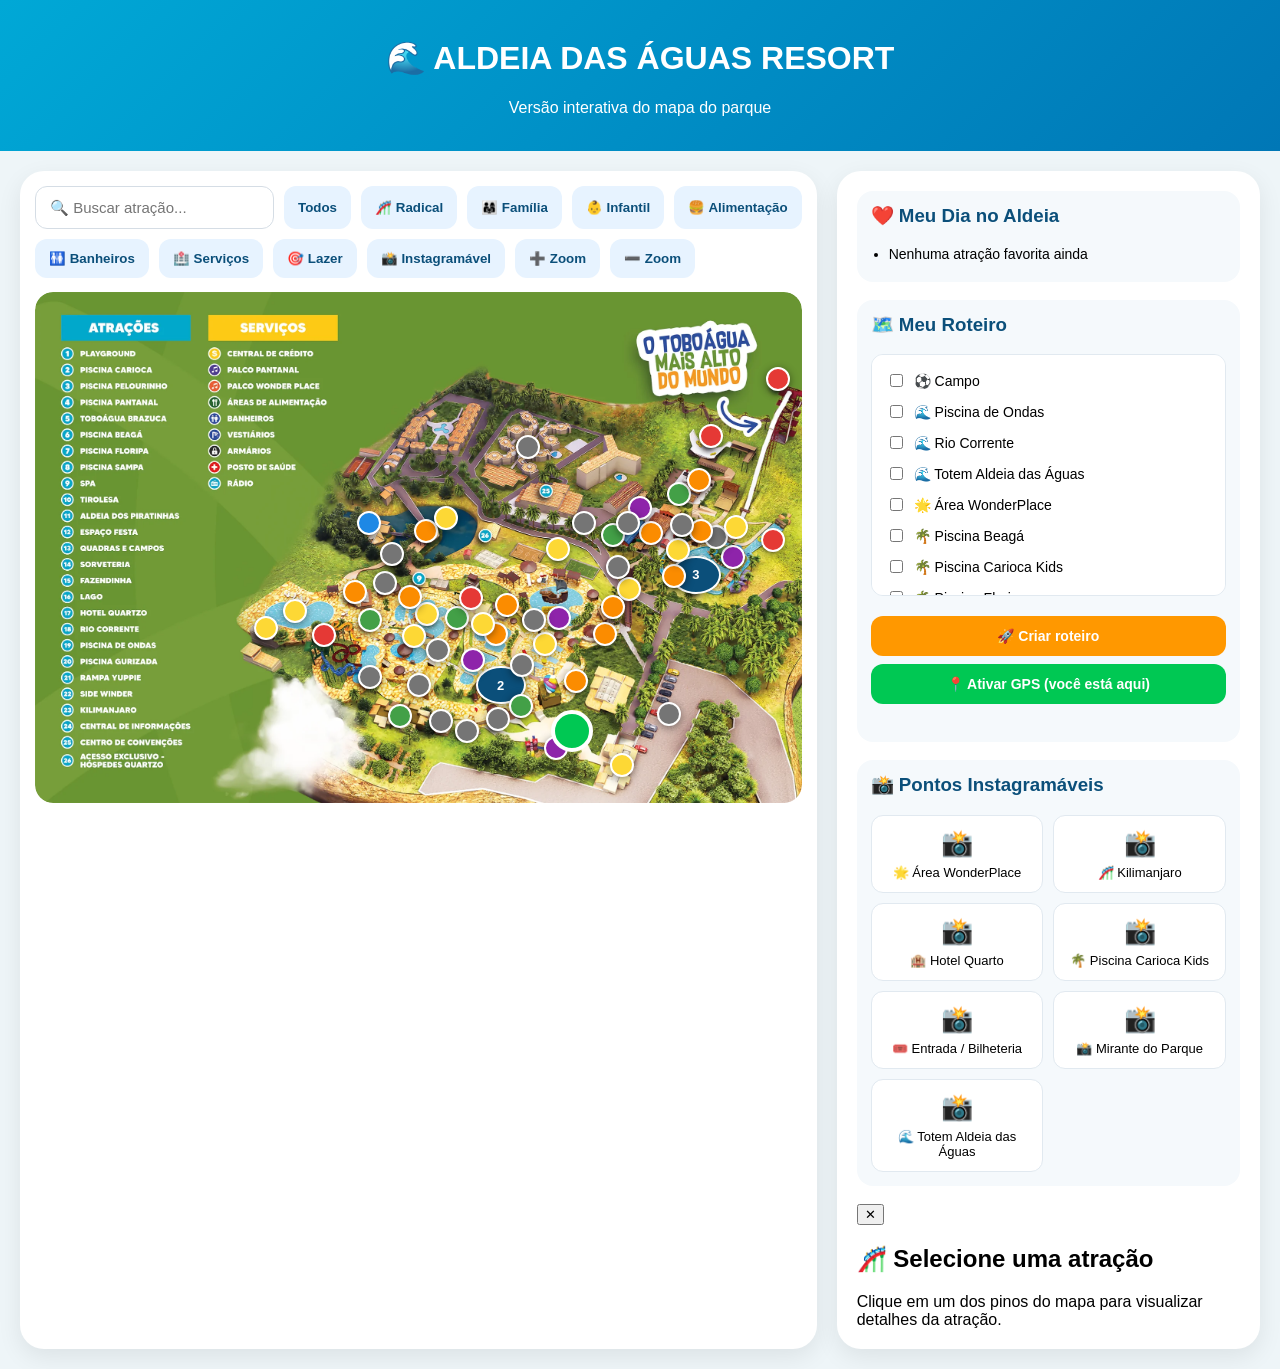
==== commit 38b25a99: "Add files via upload" ====
--- a/index.html
+++ b/index.html
@@ -56,68 +56,6 @@
             <source srcset="./mapa.webp" type="image/webp">
             <img src="./mapa.png" alt="Mapa do Aldeia das Águas">
           </picture>
-
-          <!-- MODO CALIBRAÇÃO -->
-          <div id="calibracao">
-            <div class="calibracao-cabecalho">
-              <strong>📍 Modo Calibração</strong>
-              <button id="minimizarCalibracao" class="btn-minimizar" title="Minimizar / expandir">➖</button>
-            </div>
-
-            <div id="calibracaoCorpo">
-
-              <div id="atracaoSelecionada">
-                Nenhum pino selecionado
-              </div>
-
-              <div id="coordenadas">
-                X: -- | Y: --
-              </div>
-
-              <button id="salvarCoordenadas">
-                💾 Salvar TODAS as posições
-              </button>
-
-              <div id="contadorPendentes" class="contador-pendentes">0 posições prontas para salvar</div>
-
-              <button id="copiarCoordenadas">
-                📋 Copiar coordenadas
-              </button>
-
-              <hr>
-
-              <button id="toggleGps" class="btn-toggle-gps">
-                📡 Calibração GPS ▸ (fazer depois, no parque)
-              </button>
-
-              <div id="gpsConteudo" class="oculto">
-                <p class="calib-gps-ajuda">
-                  Recomendado: use os 3 pontos com ⭐ no menu abaixo
-                  (Entrada/Bilheteria, Kilimanjaro e Tobogã Brazuca) — são
-                  extremidades bem afastadas do parque, o que deixa a
-                  calibração mais precisa. Eles precisam estar com a posição
-                  já calibrada no mapa antes (senão aparecem desabilitados).
-                </p>
-
-                <select id="selectAtracaoGps"></select>
-
-                <button id="capturarGps">
-                  📡 Capturar GPS aqui
-                </button>
-
-                <div id="statusCalibracaoGps">Pontos capturados: 0/3</div>
-
-                <button id="calcularCalibracaoGps" disabled>
-                  📐 Calcular calibração
-                </button>
-
-                <button id="resetarCalibracaoGps">
-                  🗑️ Reiniciar calibração
-                </button>
-              </div>
-
-            </div>
-          </div>
 
           <!-- VOCÊ ESTÁ AQUI -->
           <div class="voce-aqui" id="voceAqui" style="top:86%; left:70%;"></div>
